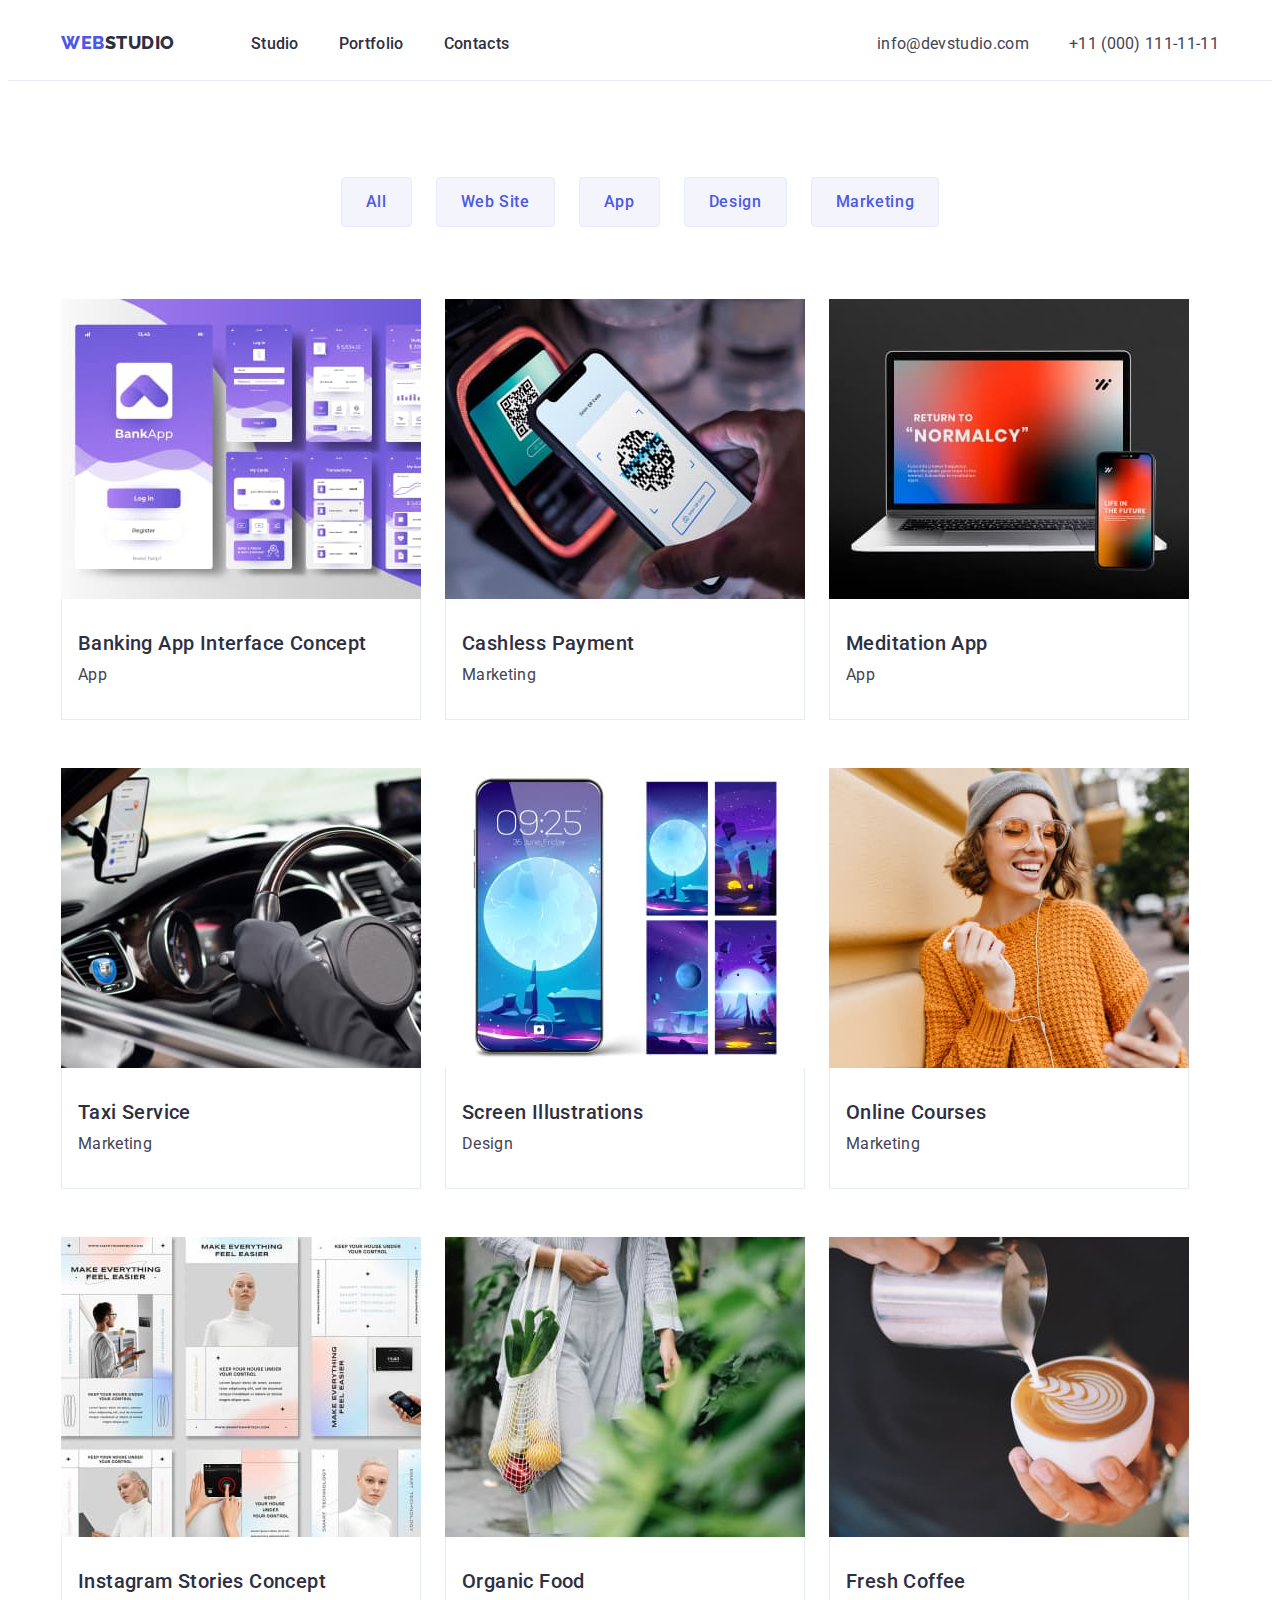
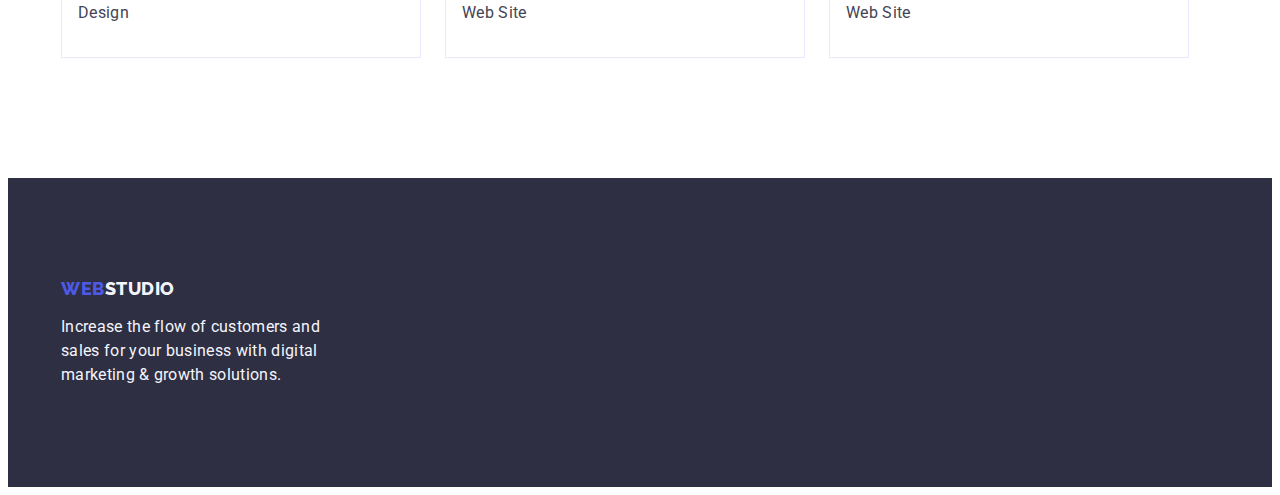
==== portfolio.html @ 22c4f9f2 "Initial commit" ====
<!DOCTYPE html>
<html lang="en">
  <head>
    <meta charset="UTF-8" />
    <meta http-equiv="X-UA-Compatible" content="IE=edge" />
    <meta name="viewport" content="width=device-width, initial-scale=1.0" />
    <title>Portfolio</title>
    <link rel="preconnect" href="https://fonts.googleapis.com" />
    <link
      href="https://fonts.googleapis.com/css2?family=Raleway:wght@800&family=Roboto:wght@400;500;700;900&display=swap"
      rel="stylesheet"
    />
    <link rel="preconnect" href="https://fonts.gstatic.com" crossorigin />
    <link rel="stylesheet" href="https://cdnjs.cloudflare.com/ajax/libs/modern-normalize/1.1.0/modern-normalize.min.css" integrity="sha512-wpPYUAdjBVSE4KJnH1VR1HeZfpl1ub8YT/NKx4PuQ5NmX2tKuGu6U/JRp5y+Y8XG2tV+wKQpNHVUX03MfMFn9Q==" crossorigin="anonymous" referrerpolicy="no-referrer" />
    <link rel="stylesheet" href="./css/styles.css" />
  </head>
  <body>
    <header class="page-header">
      <div class="container">
      <nav class="header-navigation">
        <a class="header-logo link" href="./index.html"
          >Web<span class="header-logo-span">Studio</span></a
        >
        <ul class="navigation-list list">
          <li class="item"><a class="list-link link" href="./index.html">Studio</a></li>
          <li class="item"><a class="list-link link" href="./portfolio.html">Portfolio</a></li>
          <li class="item"><a class="list-link link" href="">Contacts</a></li>
        </ul>
      </nav>
      <address class="navigation-address">
        <ul class="address-list list">
          <li class="item">
            <a class="list-connection link" href="mailto:info@devstudio.com"
              >info@devstudio.com</a
            >
          </li>
          <li class="item">
            <a class="list-connection link" href="tel:+110001111111">+11 (000) 111-11-11</a>
          </li>
        </ul>
      </address>
    </div >
    </header>
    <main>
      <section class="section-portfolio">
          <div class="container">
          <h1 class="portfolio-title visually-hidden">Portfolio examples</h1>
          <ul class="portfolio-filter list">
            <li><button class="filter-button" type="button">All</button></li>
            <li>
              <button class="filter-button" type="button">Web Site</button>
            </li>
            <li><button class="filter-button" type="button">App</button></li>
            <li><button class="filter-button" type="button">Design</button></li>
            <li>
              <button class="filter-button" type="button">Marketing</button>
            </li>
          </ul>
          <ul class="portfolio-list list">
            <li class="list-items">
              <a class="items-link link" target="_blank" href="">
                <img class="items-image"
                  src="./images/portfolio-1.jpg"
                  width="360"
                  height="300"
                  alt="portfolio examples"
                />
                  <div class="box">
                    <h2 class="items-title">Banking App Interface Concept</h2>
                    <p class="items-text">App</p>
                  </div class="box">
              </a>
            </li>
            <li class="list-items">
              <a class="items-link link" target="_blank" href="">
                <img class="items-image"
                  src="./images/portfolio-2.jpg"
                  width="360"
                  height="300"
                  alt="portfolio examples"
                />
                <div class="box">
                  <h2 class="items-title">Cashless Payment</h2>
                  <p class="items-text">Marketing</p>
                </div class="box">
              </a>
            </li>
            <li class="list-items">
              <a class="items-link link" target="_blank" href="">
                <img class="items-image"
                  src="./images/portfolio-3.jpg"
                  width="360"
                  height="300"
                  alt="portfolio examples"
                />
                <div class="box">
                  <h2 class="items-title">Meditation App</h2>
                  <p class="items-text">App</p>
                </div class="box">
              </a>
            </li>
            <li class="list-items">
              <a class="items-link link" target="_blank" href="">
                <img class="items-image"
                  src="./images/portfolio-4.jpg"
                  width="360"
                  height="300"
                  alt="portfolio examples"
                />
                <div class="box">
                  <h2 class="items-title">Taxi Service</h2>
                  <p class="items-text">Marketing</p>
                </div class="box">
              </a>
            </li>
            <li class="list-items">
              <a class="items-link link" target="_blank" href="">
                <img class="items-image"
                  src="./images/portfolio-5.jpg"
                  width="360"
                  height="300"
                  alt="portfolio examples"
                />
                <div class="box">
                  <h2 class="items-title">Screen Illustrations</h2>
                  <p class="items-text">Design</p>
                </div class="box">
              </a>
            </li>
            <li class="list-items">
              <a class="items-link link" target="_blank" href="">
                <img class="items-image"
                  src="./images/portfolio-6.jpg"
                  width="360"
                  height="300"
                  alt="portfolio examples"
                />
                <div class="box">
                  <h2 class="items-title">Online Courses</h2>
                  <p class="items-text">Marketing</p>
                </div class="box">
              </a>
            </li>
            <li class="list-items">
              <a class="items-link link" target="_blank" href="">
                <img class="items-image"
                  src="./images/portfolio-7.jpg"
                  width="360"
                  height="300"
                  alt="portfolio-link portfolio examples"
                />
                <div class="box">
                  <h2 class="items-title">Instagram Stories Concept</h2>
                  <p class="items-text">Design</p>
                </div class="box">
              </a>
            </li>
            <li class="list-items">
              <a class="items-link link" target="_blank" href="">
                <img class="items-image"
                  src="./images/portfolio-8.jpg"
                  width="360"
                  height="300"
                  alt="portfolio examples"
                />
                <div class="box">
                  <h2 class="items-title">Organic Food</h2>
                  <p class="items-text">Web Site</p>
                </div class="box">
              </a>
            </li>
            <li class="list-items">
              <a class="items-link link" target="_blank" href="">
                <img class="items-image"
                  src="./images/portfolio-9.jpg"
                  width="360"
                  height="300"
                  alt="portfolio examples"
                />
                <div class="box">
                  <h2 class="items-title">Fresh Coffee</h2>
                  <p class="items-text">Web Site</p>
                </div class="box">
              </a>
            </li>
          </ul>
        </div>
        </section>
    </main>
    <footer class="page-footer">
      <div class="container">
      <a href="./index.html" class="footer-logo link"
        >Web<span class="footer-logo-span">Studio</span></a
      >
      <p class="footer-text">
        Increase the flow of customers and sales for your business with digital
        marketing & growth solutions.
      </p>
    </div >
    </footer>
  </body>
</html>
---- css/styles.css ----
/*_________________________________________________*/
:root {
  --brand-color: #434455;
  --second-color: #2e2f42;
  --button-color: #404bbf;
  --logo-color: #4d5ae5;
  --background-color: #ffffff;
  --section-color: #f4f4fd;
  --border-color: #e7e9fc;
}
p,h1,h2,h3,h4,h5,h6 {
  margin: 0;
}
ul{
  margin: 0;
  padding-left: 0;
}

/*ПАЛИТРА__________________________________________*/
/*logo  #4D5AE5 #F4F4FD  or  #4D5AE5 #2E2F42 ______*/
/*основной цвет  #434455 __________________________*/
/*вторичный цвет  #2E2F42 _________________________*/
/*цвет текста футера #F4F4FD ______________________*/
/*секция Our Team   #F4F4FD _______________________*/
/*футер #2E2F42 ___________________________________*/
/*цвет кнопки  #404BBF ____________________________*/
/*цвет рамки #e7e9fc ______________________________*/
/*ГЛОБАЛЬНІЕ ПРАВКИ ДЛЯ ВСЕЙ СТРАНИЦИ______________*/

body {
  font-family: 'Roboto', sans-serif;
  color: var(--brand-color);
  background-color: var(--background-color);
}
.container {
 width: 1158px; 
 padding-left: 15px;
 padding-right: 15px;
 margin: 0 auto;
}
.visually-hidden {
  position: absolute;
  width: 1px;
  height: 1px;
  margin: -1px;
  border: 0;
  padding: 0;
  white-space: nowrap;
  clip-path: inset(100%);
  clip: rect(0 0 0 0);
  overflow: hidden;
}
.list {
  list-style: none;
}
.link {
  text-decoration: none;
}
/*HEADER____________________________________________*/
.page-header {
  box-sizing: border-box;
  border-bottom: 1px solid var(--border-color);
}
.page-header .container {
  display: flex;
  align-items: center;
  justify-content: space-between;
}
.header-navigation{
  display: flex;
}
.header-logo {
  text-transform: uppercase;
  font-family: 'Raleway', sans-serif;
  color: var(--logo-color);
  font-weight: 800;
  font-size: 18px;
  line-height: 1.17;
  letter-spacing: 0.03em;


  padding-top: 24px;
  padding-bottom: 24px;
}
.header-logo-span {
  color: var(--second-color);


}
.navigation-list {
display: flex;
margin-left: 76px;
gap: 40px;
}
/* .navigation-list .item + .item {
  margin-left: 40px;
} */
.list-link {
font-weight: 500;
line-height: 1.5;
letter-spacing: 0.02em;
color: var(--second-color);

display: block;
padding-top: 24px;
padding-bottom: 24px;
}
.list-link:hover,
.list-link:focus {
  color: var(--button-color);
}
.navigation-address{
  font-style: normal;
  
  display: flex;
}
.address-list {
  display: flex;
}
.address-list .item + .item {
  margin-left: 40px;
}
.address-list .item {
  display: flex;
}
.list-connection{
  font-family: "Roboto", sans-serif;
  font-style: normal;
  font-weight: 400;
  line-height: 1.5;
  letter-spacing: 0.02em;
  color: var(--brand-color); 
  padding-top: 24px;
  padding-bottom: 24px;
}
.list-connection:hover,
.list-connection:focus {
  color: var(--button-color)
}
/*HERO______________________________________________*/
.section-hero {
  background-color: var(--second-color);
}
.section-hero {
  padding-top: 188px;
  padding-bottom: 188px;
}
.hero-title {
font-size: 56px;
line-height: 1.07;
text-align: center;
letter-spacing: 0.02em;
color: var(--background-color);
width: 496px;

display: block;
margin-left: auto;
margin-right: auto;
margin-bottom: 48px;
}
.hero-button {
font-family: "Roboto", sans-serif;
font-weight: 500;
font-size: 16px;
line-height: 1.5;
letter-spacing: 0.04em;
color: var(--background-color);
cursor: pointer;
background-color: var(--logo-color);
box-shadow: 0px 4px 4px rgba(0, 0, 0, 0.15);
border-radius: 4px;
border: none;

display: block;
padding: 16px 32px;
margin: 0 auto;
}
.hero-button:hover,
.hero-button:focus {
background-color: var(--button-color);
}
/*INFO_______________________________________________*/
/* .section-info {
} */
.section-info {
  padding-top: 120px;
  padding-bottom: 120px;
}
/* .info-title {
} */

.info-list {
  display: flex;
  gap: 24px;
}
.list-title {
font-weight: 500;
font-size: 20px;
line-height: 1.2;
letter-spacing: 0.02em;
color: var(--second-color);
margin-bottom: 8px;
}
.list-text {
line-height: 1.5;
letter-spacing: 0.02em;
width: 264px;
}
/*SERVICE____________________________________________*/
.section-service {
  padding-bottom: 120px;
}
.service-title {
  font-size: 36px;
  line-height: 1.11;
  text-align: center;
  letter-spacing: 0.02em;
  text-transform: capitalize;
  color: var(--second-color);
  margin-bottom: 72px;
  
}
.service-list {
  display: flex;
  gap: 24px;
}
.site-image {
display: block;
}
/*TEAM_______________________________________________*/
.section-team {
  background-color: var(--section-color);
}
.section-team {
padding-top: 120px;
padding-bottom: 120px;
}
.team-title {
font-size: 36px;
line-height: 1.11;
text-align: center;
letter-spacing: 0.02em;
text-transform: capitalize;
color: var(--second-color);

margin-bottom: 72px;
}
.team-list {
display: flex;
gap: 24px;

}
.list-member {
  background-color: var(--background-color);
  width: 264px;
  box-shadow: 0px 1px 6px rgba(46, 47, 66, 0.08), 0px 1px 1px rgba(46, 47, 66, 0.16), 0px 2px 1px rgba(46, 47, 66, 0.08);
  border-radius: 0px 0px 4px 4px;
  padding-bottom: 32px;
}
.member-image {
  margin-bottom: 32px;
  display: block;
}
.member-name {
font-weight: 500;
font-size: 20px;
line-height: 1.2;
text-align: center;
letter-spacing: 0.02em;
color: var(--second-color);
margin-bottom: 8px;
}
.member-profession {
  line-height: 1.5;
  text-align: center;
  letter-spacing: 0.02em;
}
/* PORTFOLIO PAGE___________________________________ */
.section-portfolio{
  padding-top: 96px;
  padding-bottom: 120px;
}
/* .portfolio-title {
} */
.portfolio-filter {
  display: flex;
  gap: 24px;
  justify-content: center;
  align-items: center;
  margin-bottom: 72px;
}
.filter-button {
  font-family: 'Roboto', sans-serif;
  background-color: var(--section-color);
  border-radius: 4px;
  font-weight: 500;
  font-size: 16px;
  line-height: 1.5;
  display: flex;
  align-items: center;
  text-align: center;
  letter-spacing: 0.04em;
  color: var(--logo-color);
  border: 1px solid var(--border-color);
  border-radius: 4px;
  cursor: pointer;
  
  padding: 12px 24px;
}
.filter-button:hover,
.filter-button:focus {
  background-color: var(--button-color);
  box-shadow: 0px 3px 1px rgba(0, 0, 0, 0.1), 0px 2px 1px rgba(0, 0, 0, 0.08),
    0px 2px 2px rgba(0, 0, 0, 0.12);
  color: var(--background-color);
  border: 1px solid transparent;
}
.portfolio-list {
display: flex;
flex-wrap: wrap;
gap: 48px 24px;
}
/* .list-items {
} */
.items-link .container {
  padding-left: 16px;
}
.items-image{
  display: block;
}
/* .list-items {
} */
.box {
  width: 360px;
  box-sizing: border-box;
  border-bottom: 1px solid var(--border-color);
  border-left: 1px solid var(--border-color);
  border-right: 1px solid var(--border-color);
  padding: 32px 16px;
}
.items-title {
font-weight: 500;
font-size: 20px;
line-height: 1.2;
letter-spacing: 0.02em;
color: var(--second-color);
margin-bottom: 8px;

}
.items-text {
line-height: 1.5;
letter-spacing: 0.02em;
color: var(--brand-color);
}
/* .items-image {
} */

/* FOOTER______________________________________ */
.page-footer {
  background: var(--second-color);
  padding-top: 100px;
  padding-bottom: 100px;
}
.footer-logo {
  text-transform: uppercase;
  font-family: 'Raleway', sans-serif;
  color: var(--logo-color);
  font-weight: 800;
  font-size: 18px;
  line-height: 1.17;
  letter-spacing: 0.03em;
  
  display: block;
  margin-bottom: 16px;
}
.footer-logo-span {
  color: var(--section-color);
}
.footer-text {
  color: var(--section-color);
  line-height: 1.5;
  letter-spacing: 0.02em;
  width: 264px;
}
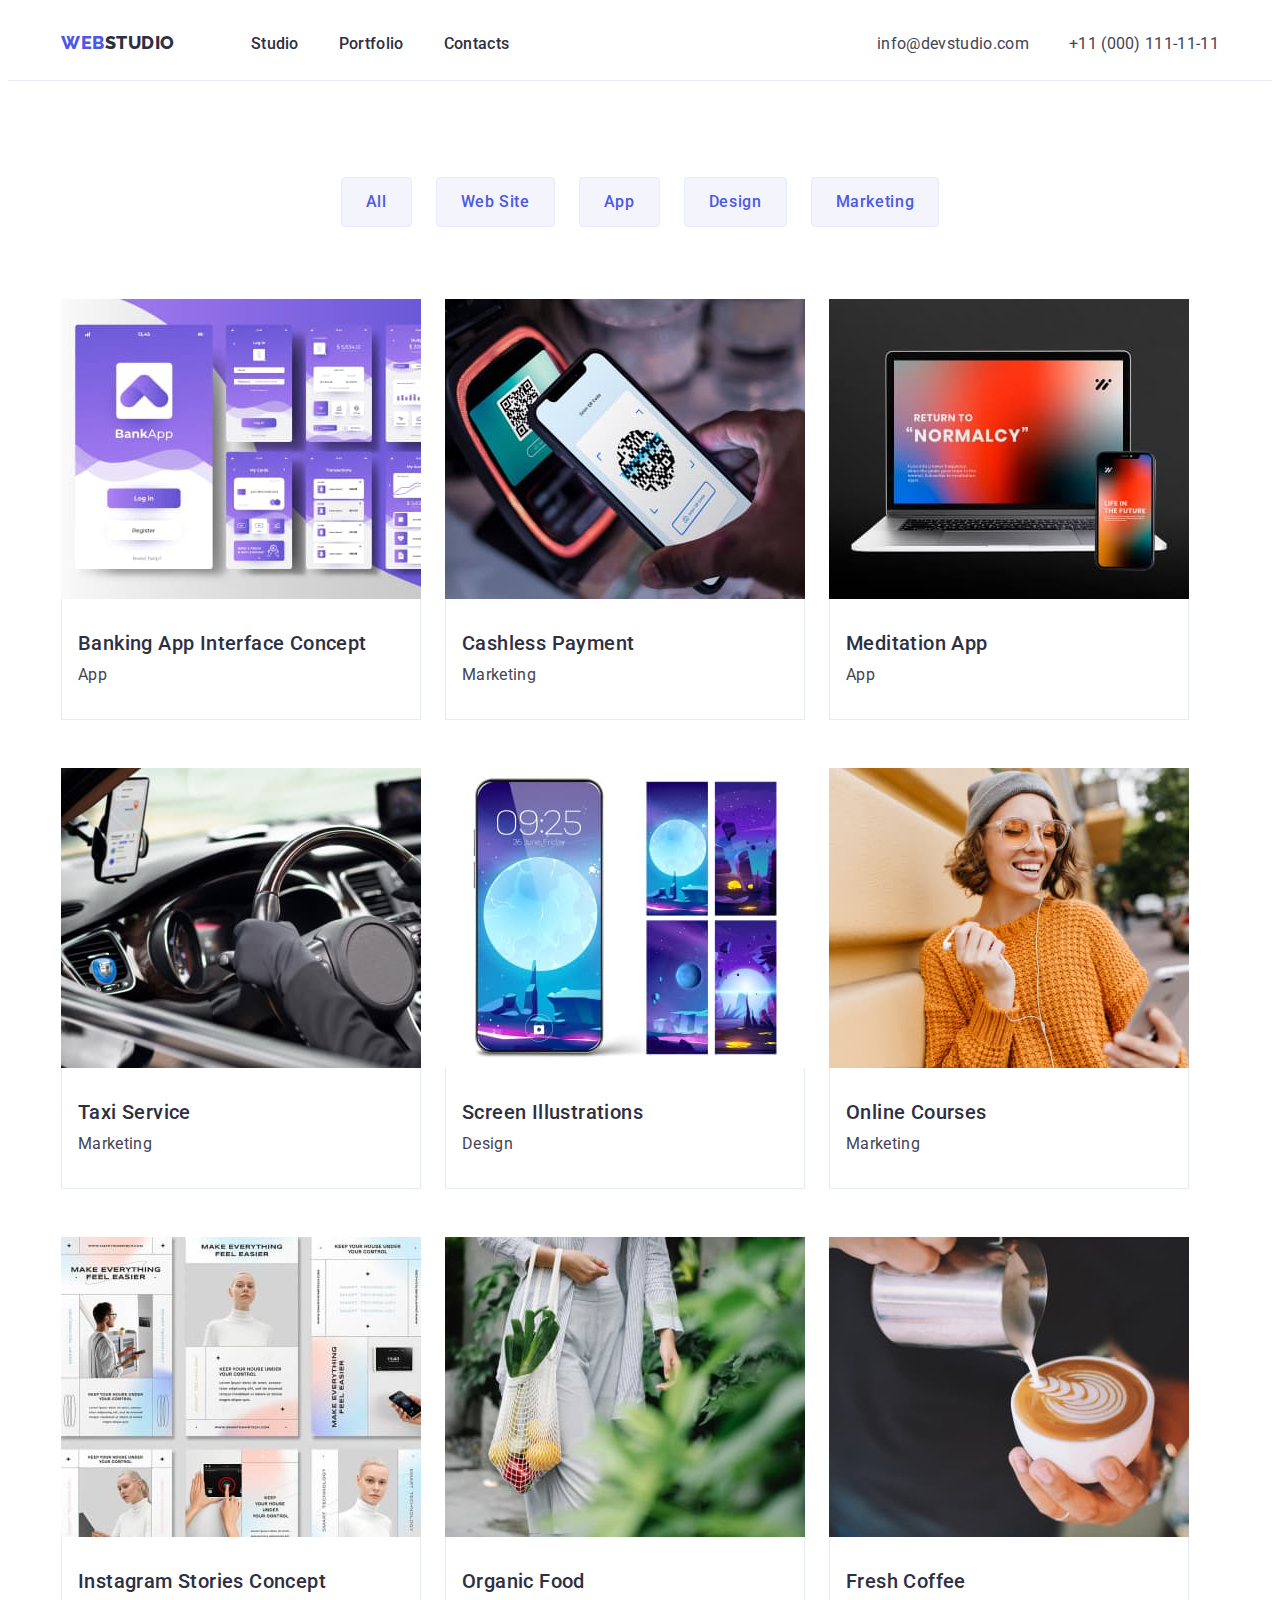
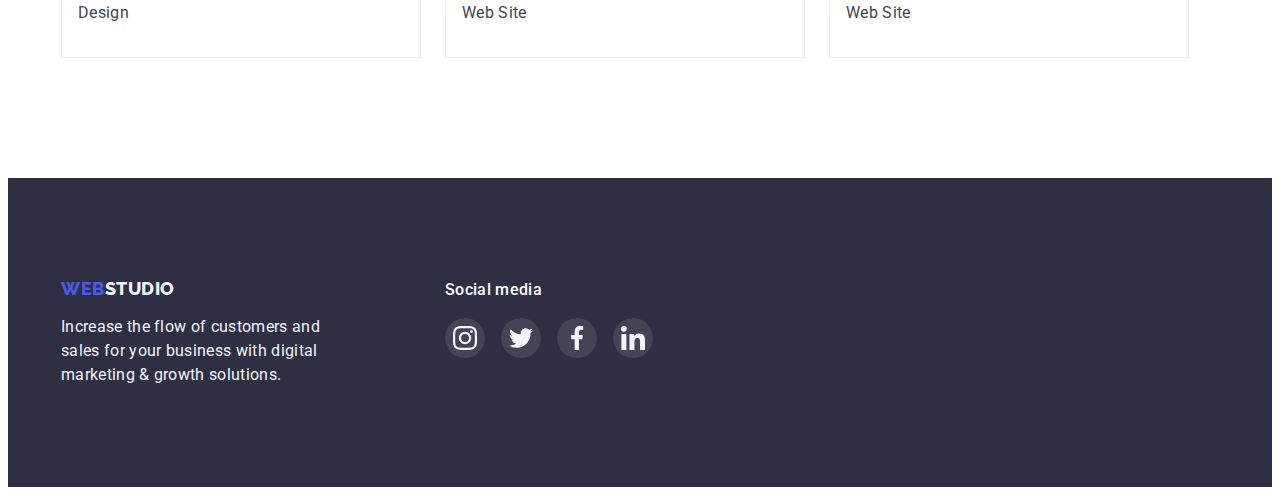
==== commit 5916fae4: "svg" ====
--- a/portfolio.html
+++ b/portfolio.html
@@ -189,14 +189,38 @@
     </main>
     <footer class="page-footer">
       <div class="container">
-      <a href="./index.html" class="footer-logo link"
-        >Web<span class="footer-logo-span">Studio</span></a
-      >
-      <p class="footer-text">
-        Increase the flow of customers and sales for your business with digital
-        marketing & growth solutions.
-      </p>
-    </div >
+        <div class="footer-logo-container">
+          <a href="./index.html" class="footer-logo link"
+            >Web<span class="footer-logo-span">Studio</span></a
+          >
+          <p class="footer-text">
+            Increase the flow of customers and sales for your business with digital
+            marketing & growth solutions.
+          </p>
+        </div >
+        <div class="footer-container">
+          <p class="footer-social">Social media</p>
+          <ul class="footer-socials list">
+            <li class="footer-socials-item"><a class="footer-socials-link link" href="">
+              <svg class="socials-link-icon" width="24" height="24"><use href="./images/icons.svg#icon-instagram-2">
+              </use>
+            </svg></a></li>
+            <li class="footer-socials-item"><a class="footer-socials-link link" href="">
+              <svg class="socials-link-icon" width="24" height="24"><use href="./images/icons.svg#icon-twitter-1">
+              </use>
+            </svg></a></li>
+            <li class="footer-socials-item"><a class="footer-socials-link link" href="">
+              <svg class="socials-link-icon" width="24" height="24"><use href="./images/icons.svg#icon-facebook-1">
+              </use>
+            </svg></a></li>
+            <li class="footer-socials-item"><a class="footer-socials-link link" href="">
+              <svg class="socials-link-icon" width="24" height="24"><use href="./images/icons.svg#icon-linkedin-1">
+              </use>
+            </svg></a></li>
+          </ul>
+        </div>
+      
+      </div >
     </footer>
   </body>
 </html>
--- a/css/styles.css
+++ b/css/styles.css
@@ -7,6 +7,7 @@
   --background-color: #ffffff;
   --section-color: #f4f4fd;
   --border-color: #e7e9fc;
+  --background-gradient: linear-gradient(rgba(46, 47, 66, 0.7),rgba(46, 47, 66, 0.7));
 }
 p,h1,h2,h3,h4,h5,h6 {
   margin: 0;
@@ -140,7 +141,13 @@
 /*HERO______________________________________________*/
 .section-hero {
   background-color: var(--second-color);
-}
+  background-image: var(--background-gradient), url(../images/people-office.jpg);
+  background-repeat: no-repeat;
+  background-position: center;
+  background-size: cover;
+}
+/* .hero-container {
+} */
 .section-hero {
   padding-top: 188px;
   padding-bottom: 188px;
@@ -193,6 +200,22 @@
   display: flex;
   gap: 24px;
 }
+/* .info-item {
+} */
+.info-image {
+  display: flex;
+  width:264px;
+  height:112px;
+  margin-bottom: 8px;
+  justify-content: center;
+  align-items: center;
+  border-radius: 4px;
+  background-color: var(--section-color);
+}
+/* .info-icons{
+} */
+.list-title::before {
+}
 .list-title {
 font-weight: 500;
 font-size: 20px;
@@ -261,6 +284,8 @@
   margin-bottom: 32px;
   display: block;
 }
+/* .team-wrap {
+} */
 .member-name {
 font-weight: 500;
 font-size: 20px;
@@ -274,6 +299,62 @@
   line-height: 1.5;
   text-align: center;
   letter-spacing: 0.02em;
+  margin-bottom: 8px;
+}
+.team-socials{
+  display: flex;
+  justify-content: center;
+  gap: 24px;
+
+}
+.socials-item {
+  width: 40px;
+  height: 40px;
+
+}
+.socials-link {
+  display: flex;
+  width: 100%;
+  height: 100%;
+  border-radius: 50%;
+  background-color: var(--logo-color);
+  justify-content: center;
+  align-items: center;
+}
+.socials-link-icon {
+}
+/*CUSTOMERS__________________________________________*/
+.section-customers{
+  padding-top: 120px;
+  padding-bottom: 120px;
+}
+.customers-title {
+  text-align: center;
+  font-size: 36px;
+  line-height: 1.11;
+  letter-spacing: 0.02em;
+  text-transform: capitalize;
+  margin-bottom: 72px;
+}
+.customers-list {
+  display: flex;
+  justify-content: center;
+  gap:24px;
+}
+.customers-list-item {
+  width: 168px;
+  height: 88px;
+  border: 1px solid #8E8F99;
+  border-radius: 4px;
+}
+.customers-list-link {
+  display: flex;
+  width: 100%;
+  height: 100%;
+  justify-content: center;
+  align-items: center;
+}
+.customers-list-icon {
 }
 /* PORTFOLIO PAGE___________________________________ */
 .section-portfolio{
@@ -322,8 +403,12 @@
 }
 /* .list-items {
 } */
-.items-link .container {
-  padding-left: 16px;
+.items-link {
+  display: block;
+}
+.items-link:hover,
+.items-link:focus {
+  box-shadow: 0px 1px 6px rgba(46, 47, 66, 0.08), 0px 1px 1px rgba(46, 47, 66, 0.16), 0px 2px 1px rgba(46, 47, 66, 0.08);
 }
 .items-image{
   display: block;
@@ -360,6 +445,15 @@
   background: var(--second-color);
   padding-top: 100px;
   padding-bottom: 100px;
+  display: flex;
+  
+}
+.page-footer .container {
+  display: flex;
+  align-items: flex-start;
+}
+.footer-logo-container{
+  display: inline-block;
 }
 .footer-logo {
   text-transform: uppercase;
@@ -381,4 +475,35 @@
   line-height: 1.5;
   letter-spacing: 0.02em;
   width: 264px;
+}
+.footer-container {
+  margin-left: 120px;
+}
+.footer-social {
+font-weight: 500;
+line-height: 1.5;
+letter-spacing: 0.02em;
+color: var(--background-color);
+
+margin-bottom: 16px;
+}
+.footer-socials {
+  display: inline-flex;
+  gap:16px;
+}
+.footer-socials-item {
+  width: 40px;
+  height: 40px;
+  border-radius: 50%;
+}
+.footer-socials-link {
+  display: flex;
+  width: 100%;
+  height: 100%;
+  border-radius: 50%;
+  background-color: var(--brand-color);
+  justify-content: center;
+  align-items: center;
+}
+.socials-link-icon {
 }